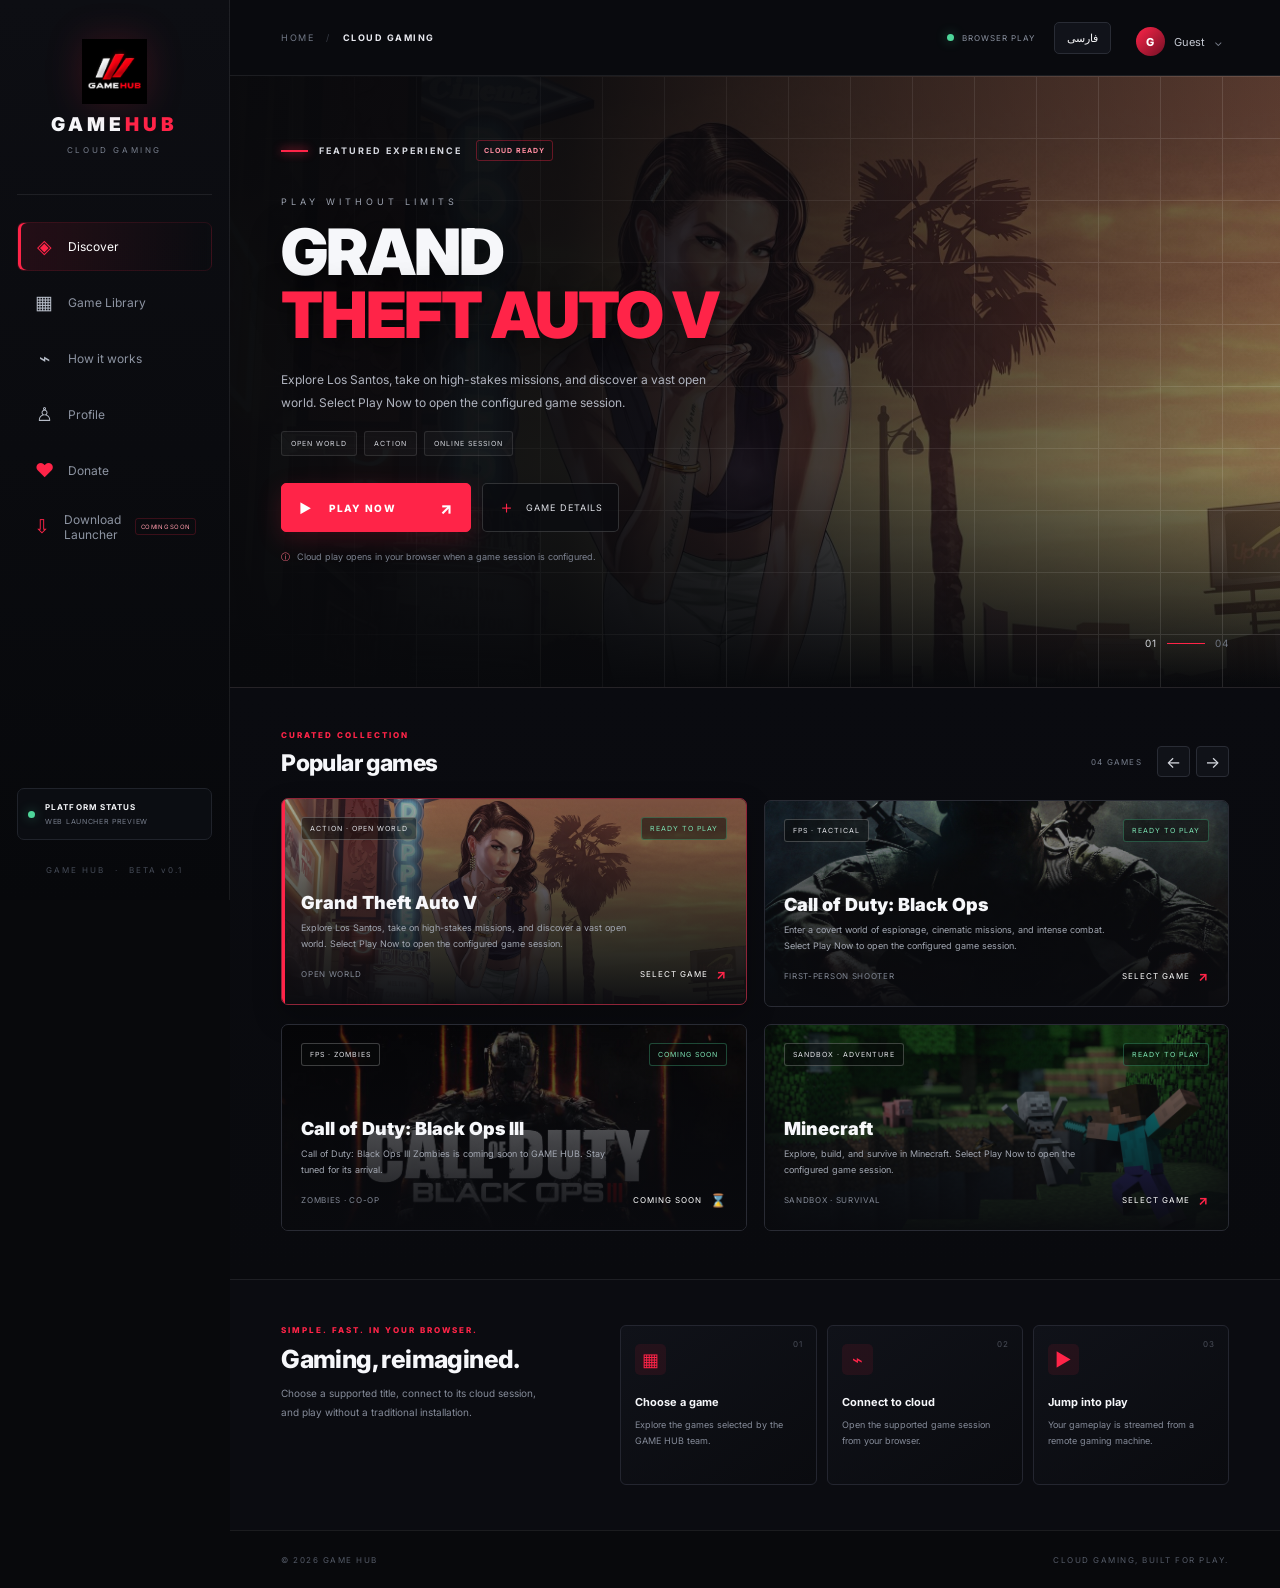
==== index.html @ 6936a891 "Add files via upload" ====
<!doctype html>
<html lang="en" dir="ltr">
<head>
  <meta charset="utf-8">
  <meta name="viewport" content="width=device-width, initial-scale=1">
  <title>GAME HUB — Cloud Gaming</title>
  <meta name="description" content="GAME HUB is your cloud gaming platform. Discover featured games and launch supported titles from your browser.">
  <meta name="theme-color" content="#08090c">
  <link rel="icon" type="image/png" href="assets/gamehub-logo.png">
  <link rel="preconnect" href="https://fonts.googleapis.com">
  <link rel="preconnect" href="https://fonts.gstatic.com" crossorigin>
  <link href="https://fonts.googleapis.com/css2?family=Inter:wght@400;500;600;700;800;900&family=Vazirmatn:wght@400;500;600;700;800;900&display=swap" rel="stylesheet">
  <link rel="stylesheet" href="style.css">
  <script src="app.js" defer></script>
</head>
<body>
  <div class="mobile-notice">
    <img src="assets/gamehub-logo.png" alt="GAME HUB logo">
    <h2>GAME HUB</h2>
    <p data-i18n="mobileNotice">For the best cloud gaming experience, open GAME HUB on a desktop device.</p>
  </div>

  <div class="app-shell" id="home">
    <aside class="sidebar">
      <a class="brand" href="#home" aria-label="GAME HUB home">
        <img src="assets/gamehub-logo.png" alt="" class="brand-logo">
        <span class="brand-word">GAME<span>HUB</span></span>
        <small data-i18n="brandTag">CLOUD GAMING</small>
      </a>
      <nav class="side-nav" aria-label="Main navigation">
        <a class="nav-item active" href="#discover"><span class="nav-glyph">◈</span><span data-i18n="discover">Discover</span></a>
        <a class="nav-item" href="#library"><span class="nav-glyph">▦</span><span data-i18n="library">Game Library</span></a>
        <a class="nav-item" href="#how-it-works"><span class="nav-glyph">⌁</span><span data-i18n="howItWorks">How it works</span></a>
        <a class="nav-item" href="#" id="profileLink"><span class="nav-glyph">♙</span><span data-i18n="profile">Profile</span></a>
        <a class="nav-item donate-nav" id="donateLink" href="https://example.com/donate" target="_blank" rel="noopener noreferrer"><span class="nav-glyph">♥</span><span data-i18n="donate">Donate</span></a>
        <a class="nav-item launcher-nav" id="launcherLink" href="#" aria-label="Download Launcher — Coming Soon"><span class="nav-glyph">⇩</span><span data-i18n="downloadLauncher">Download Launcher</span><span class="nav-coming-soon" data-i18n="comingSoon">COMING SOON</span></a>
      </nav>
      <div class="sidebar-status">
        <span class="status-pulse"></span>
        <div><strong data-i18n="platformStatus">PLATFORM STATUS</strong><small data-i18n="demoStatus">WEB LAUNCHER PREVIEW</small></div>
      </div>
      <div class="sidebar-footer"><span>GAME HUB</span><span>·</span><span data-i18n="betaVersion">BETA v0.1</span></div>
    </aside>

    <main class="main-content">
      <header class="topbar">
        <div class="breadcrumb"><span data-i18n="homeLabel">HOME</span><span class="crumb-slash">/</span><strong data-i18n="cloudGaming">CLOUD GAMING</strong></div>
        <div class="top-actions">
          <span class="cloud-status"><i></i><span data-i18n="browserReady">BROWSER PLAY</span></span>
          <button class="language-button" id="languageToggle" type="button">فارسی</button>
          <button class="profile-button" type="button" id="accountButton"><span class="avatar">G</span><span data-i18n="guest">Guest</span><span class="chevron">⌄</span></button>
        </div>
      </header>

      <section class="hero" id="discover" aria-labelledby="heroTitle">
        <div class="hero-image" id="heroImage"></div>
        <div class="hero-overlay"></div>
        <div class="hero-grid"></div>
        <div class="hero-content">
          <div class="eyebrow"><span class="eyebrow-line"></span><span data-i18n="featuredExperience">FEATURED EXPERIENCE</span><span class="eyebrow-badge" data-i18n="cloudReady">CLOUD READY</span></div>
          <p class="hero-overline" data-i18n="playWithoutLimits">PLAY WITHOUT LIMITS</p>
          <h1 id="heroTitle">GRAND<br><span>THEFT AUTO V</span></h1>
          <p class="hero-description" id="heroDescription">Explore a living open world from your browser. Pick a game and start your next session.</p>
          <div class="hero-tags" id="heroTags"><span>OPEN WORLD</span><span>ACTION</span><span>ONLINE SESSION</span></div>
          <div class="hero-actions">
            <a href="#" class="primary-play" id="launchButton" target="_blank" rel="noopener noreferrer"><span class="play-icon">▶</span><span data-i18n="playNow">PLAY NOW</span><span class="play-arrow">↗</span></a>
            <button class="secondary-button" id="detailsButton" type="button"><span>＋</span><span data-i18n="gameDetails">GAME DETAILS</span></button>
          </div>
          <p class="launch-note"><span class="note-icon">ⓘ</span><span data-i18n="launchNote">Cloud play opens in your browser when a game session is configured.</span></p>
        </div>
        <div class="hero-index"><span id="heroIndex">01</span><i></i><span id="heroTotal">02</span></div>
      </section>

      <section class="library-section" id="library">
        <div class="section-heading">
          <div><p class="section-kicker" data-i18n="curatedCollection">CURATED COLLECTION</p><h2 data-i18n="popularGames">Popular games</h2></div>
          <div class="section-controls"><span id="gameCount">02 GAMES</span><div class="carousel-controls"><button id="prevGame" type="button" aria-label="Previous game">←</button><button id="nextGame" type="button" aria-label="Next game">→</button></div></div>
        </div>
        <div class="game-grid" id="gameGrid"></div>
      </section>

      <section class="how-section" id="how-it-works">
        <div class="how-intro"><p class="section-kicker" data-i18n="simpleFast">SIMPLE. FAST. IN YOUR BROWSER.</p><h2 data-i18n="gamingReimagined">Gaming, reimagined.</h2><p data-i18n="howDescription">Choose a supported title, connect to its cloud session, and play without a traditional installation.</p></div>
        <div class="steps">
          <article class="step"><span class="step-number">01</span><span class="step-icon">▦</span><h3 data-i18n="stepOneTitle">Choose a game</h3><p data-i18n="stepOneText">Explore the games selected by the GAME HUB team.</p></article>
          <article class="step"><span class="step-number">02</span><span class="step-icon">⌁</span><h3 data-i18n="stepTwoTitle">Connect to cloud</h3><p data-i18n="stepTwoText">Open the supported game session from your browser.</p></article>
          <article class="step"><span class="step-number">03</span><span class="step-icon">▶</span><h3 data-i18n="stepThreeTitle">Jump into play</h3><p data-i18n="stepThreeText">Your gameplay is streamed from a remote gaming machine.</p></article>
        </div>
      </section>

      <footer class="footer"><span>© <span id="year"></span> GAME HUB</span><span data-i18n="footerLine">CLOUD GAMING, BUILT FOR PLAY.</span></footer>
    </main>
  </div>

  <dialog class="details-dialog" id="detailsDialog">
    <button class="dialog-close" id="closeDetails" type="button" aria-label="Close">×</button>
    <p class="section-kicker" data-i18n="gameDetails">GAME DETAILS</p>
    <h2 id="dialogTitle">Game title</h2>
    <p id="dialogDescription"></p>
    <div class="dialog-meta" id="dialogMeta"></div>
    <a class="primary-play dialog-play" id="dialogLaunch" href="#" target="_blank" rel="noopener noreferrer"><span class="play-icon">▶</span><span data-i18n="playNow">PLAY NOW</span><span class="play-arrow">↗</span></a>
  </dialog>
</body>
</html>
---- style.css ----
*{box-sizing:border-box} :root{--red:#ff2448;--red2:#b90d2d;--bg:#08090c;--panel:#0d0f14;--muted:#858b99;--line:rgba(255,255,255,.08)}
html{scroll-behavior:smooth;scroll-padding-top:24px;background:#06070a}body{margin:0;background:#06070a;color:#f6f7fa;font-family:Inter,Arial,sans-serif}button,a{font:inherit;-webkit-tap-highlight-color:transparent}button{color:inherit;cursor:pointer}a{color:inherit;text-decoration:none}.mobile-notice{display:none}
.app-shell{display:grid;grid-template-columns:230px minmax(0,1fr);min-height:100vh;background:var(--bg)}
.sidebar{position:sticky;top:0;height:100vh;background:linear-gradient(180deg,#0d0e13,#07080b);border-right:1px solid var(--line);display:flex;flex-direction:column;padding:0 17px;z-index:5}
.brand{height:195px;display:flex;align-items:center;justify-content:center;flex-direction:column;gap:9px;border-bottom:1px solid var(--line)}.brand-logo{width:65px;height:65px;object-fit:contain;filter:drop-shadow(0 0 18px #ff24482a)}.brand-word{font-size:19px;font-weight:900;letter-spacing:4px}.brand-word span{color:var(--red)}.brand small{font-size:8px;letter-spacing:2.6px;color:#777e8c}
.side-nav{padding-top:27px;display:flex;flex-direction:column;gap:7px}.nav-item{height:49px;display:flex;align-items:center;gap:14px;padding:0 16px;border:1px solid transparent;border-radius:7px;color:#8d94a2;font-size:12px;transition:.2s}.nav-item:hover,.nav-item.active{color:white;background:linear-gradient(90deg,#ff24481b,transparent);border-color:#ff24481c}.nav-item.active{box-shadow:inset 3px 0 var(--red)}.nav-glyph{width:20px;text-align:center;color:#b7bdc8;font-size:19px}.nav-item.active .nav-glyph{color:var(--red)}
.sidebar-status{margin-top:auto;border:1px solid #20232b;background:#0b0d12;border-radius:7px;padding:13px 10px;display:flex;align-items:center;gap:10px}.status-pulse,.cloud-status i{width:7px;height:7px;border-radius:50%;background:#4ed69a;box-shadow:0 0 12px #4ed69a70;flex:0 0 7px}.sidebar-status div{display:flex;flex-direction:column;gap:5px}.sidebar-status strong{font-size:8px;letter-spacing:1.1px}.sidebar-status small{font-size:7px;letter-spacing:.7px;color:#777e8c}.sidebar-footer{height:60px;display:flex;align-items:center;justify-content:center;gap:10px;color:#454b57;font-size:8px;letter-spacing:2px}
.main-content{min-width:0;overflow:hidden}.topbar{height:76px;display:flex;align-items:center;justify-content:space-between;padding:0 clamp(22px,4vw,58px);border-bottom:1px solid var(--line);background:#090a0e}.breadcrumb{display:flex;align-items:center;gap:12px;color:#727987;font-size:9px;letter-spacing:1.5px}.breadcrumb strong{color:#e9eaf0;font-weight:700}.crumb-slash{color:#373b45}.top-actions{display:flex;align-items:center;gap:19px}.cloud-status{display:flex;align-items:center;gap:8px;color:#8b92a0;font-size:8px;letter-spacing:1px}.language-button{border:1px solid #292c35;background:#11131a;padding:8px 12px;border-radius:5px;font-size:11px;color:#f4f4f6}.language-button:hover{border-color:var(--red)}.profile-button{display:flex;align-items:center;gap:9px;border:0;background:transparent;font-size:11px;color:#c4c8d1}.avatar{width:29px;height:29px;border-radius:50%;display:grid;place-items:center;background:linear-gradient(135deg,#ff2448,#711025);font-weight:800;color:white}.chevron{color:#7d8390}
.hero{position:relative;isolation:isolate;min-height:510px;height:min(68vh,650px);max-height:650px;overflow:hidden;background:#141015;border-bottom:1px solid var(--line)}.hero-image,.hero-overlay,.hero-grid{position:absolute;inset:0;pointer-events:none}.hero-image{background-position:center 35%;background-size:cover;opacity:.64;transform:scale(1.02);transition:background-image .2s}.hero-overlay{background:linear-gradient(90deg,#08090cf7 0%,#08090ce8 32%,#08090c80 66%,#08090c22 100%),linear-gradient(0deg,#08090c 0%,transparent 36%,#08090c38 100%)}.hero-grid{opacity:.12;background-image:linear-gradient(#fff 1px,transparent 1px),linear-gradient(90deg,#fff 1px,transparent 1px);background-size:62px 62px;mask-image:linear-gradient(90deg,transparent,#000)}.hero-content{position:relative;z-index:2;max-width:760px;padding:clamp(36px,5vw,70px) clamp(22px,4vw,58px) 35px}.eyebrow{display:flex;align-items:center;gap:11px;color:#d6d8df;font-size:9px;letter-spacing:2px;font-weight:700}.eyebrow-line{width:27px;height:2px;background:var(--red);box-shadow:0 0 10px var(--red)}.eyebrow-badge{font-size:7px;letter-spacing:1px;color:#ff8da0;border:1px solid #ff24485c;border-radius:3px;padding:5px 7px;margin-left:3px}.hero-overline{font-size:9px;letter-spacing:4px;color:#9da3b0;margin:35px 0 13px}.hero h1{font-size:clamp(38px,5vw,67px);line-height:.99;letter-spacing:-2px;margin:0;font-weight:900;max-width:650px;text-shadow:0 5px 30px #0008}.hero h1 span{color:var(--red)}.hero-description{font-size:12px;line-height:1.9;color:#b0b4bf;max-width:440px;margin:22px 0 17px}.hero-tags{display:flex;flex-wrap:wrap;gap:7px}.hero-tags span{border:1px solid #ffffff1b;background:#ffffff08;border-radius:3px;padding:7px 9px;font-size:7px;letter-spacing:1px;color:#d3d5dc}.hero-actions{display:flex;align-items:center;gap:11px;margin-top:27px}.primary-play{height:49px;min-width:190px;padding:0 17px;display:inline-flex;align-items:center;justify-content:space-between;gap:15px;background:var(--red);border:1px solid var(--red);border-radius:5px;color:#fff;font-size:10px;font-weight:800;letter-spacing:1.3px;box-shadow:0 7px 25px #ff24482c;transition:.2s}.primary-play:hover{background:#ff4260;transform:translateY(-2px);box-shadow:0 10px 30px #ff24484c}.play-icon{font-size:13px}.play-arrow{font-size:16px;margin-left:auto}.secondary-button{height:49px;padding:0 15px;display:flex;align-items:center;gap:10px;border:1px solid #ffffff27;background:#0b0c10b8;border-radius:5px;color:#e1e3e9;font-size:9px;letter-spacing:1px}.secondary-button:hover{border-color:#ff2448}.secondary-button span:first-child{font-size:17px;color:var(--red)}.launch-note{display:flex;gap:7px;align-items:flex-start;max-width:420px;color:#7c8290;font-size:9px;line-height:1.7;margin-top:17px}.note-icon{color:#ff6c84}.hero-index{position:absolute;right:clamp(22px,4vw,58px);bottom:38px;display:flex;align-items:center;gap:10px;color:#d1d3da;font-size:10px;letter-spacing:1px}.hero-index i{width:38px;height:1px;background:var(--red)}.hero-index span:last-child{color:#6e7480}
.library-section{padding:42px clamp(22px,4vw,58px) 48px;background:linear-gradient(180deg,#0a0b10,#090a0e)}.section-heading{display:flex;justify-content:space-between;align-items:flex-end;margin-bottom:23px}.section-kicker{font-size:8px;letter-spacing:2px;color:var(--red);font-weight:800;margin:0 0 9px}.section-heading h2,.how-intro h2,.profile-copy h2{font-size:23px;letter-spacing:-.6px;margin:0;font-weight:800}.section-controls{display:flex;align-items:center;gap:15px}.section-controls>span{font-size:8px;letter-spacing:1.2px;color:#777e8c}.carousel-controls{display:flex;gap:6px}.carousel-controls button{height:31px;width:33px;border:1px solid #292c35;border-radius:4px;background:#101218;color:#d8dbe2}.carousel-controls button:hover{background:var(--red);border-color:var(--red)}.game-grid{display:grid;grid-template-columns:repeat(2,minmax(0,1fr));gap:17px}.game-card{min-width:0;position:relative;overflow:hidden;min-height:205px;border:1px solid #292b34;border-radius:7px;background:#101116;cursor:pointer;transition:.22s}.game-card:hover,.game-card.selected{border-color:#8f2438;transform:translateY(-2px);box-shadow:0 12px 28px #0004}.game-card.selected:after{content:"";position:absolute;top:0;left:0;width:3px;height:100%;background:var(--red)}.game-card-art{position:absolute;inset:0;background-size:cover;background-position:center;opacity:.65;transition:.3s}.game-card:hover .game-card-art{transform:scale(1.04);opacity:.8}.game-card-shade{position:absolute;inset:0;background:linear-gradient(0deg,#090a0ef5 0%,#090a0e9c 46%,#090a0e05 100%)}.game-card-content{position:relative;z-index:1;padding:22px 19px;min-height:205px;display:flex;flex-direction:column;align-items:flex-start;justify-content:flex-end}.game-card-top{position:absolute;top:18px;left:19px;right:19px;display:flex;justify-content:space-between;align-items:center}.game-card-top span{font-size:7px;letter-spacing:1px;border:1px solid #ffffff38;background:#090a0b80;border-radius:3px;padding:6px 8px;color:#e0e1e6}.game-card-top .available{color:#7be0b1;border-color:#4ed69a50}.game-card h3{font-size:18px;line-height:1.1;margin:0 0 8px;font-weight:900}.game-card p{font-size:9px;line-height:1.7;color:#a2a7b2;margin:0;max-width:330px}.game-card-bottom{display:flex;justify-content:space-between;align-items:center;gap:10px;width:100%;margin-top:15px}.game-card-bottom small{color:#828895;font-size:8px;letter-spacing:.7px}.card-play{font-size:8px;letter-spacing:1px;color:#fff;display:flex;align-items:center;gap:8px}.card-play b{color:var(--red);font-size:13px}
.how-section{padding:45px clamp(22px,4vw,58px);display:grid;grid-template-columns:minmax(190px,.75fr) minmax(0,1.5fr);gap:35px;border-top:1px solid var(--line);background:#0b0c11}.how-intro h2{font-size:25px;line-height:1.2}.how-intro>p:last-child{color:#858b99;font-size:10px;line-height:1.9;max-width:270px}.steps{display:grid;grid-template-columns:repeat(3,minmax(0,1fr));gap:10px}.step{position:relative;border:1px solid #242630;border-radius:6px;padding:18px 14px;background:linear-gradient(145deg,#101219,#0a0b0f);min-height:160px}.step-number{position:absolute;right:13px;top:13px;color:#4a4e59;font-size:8px;letter-spacing:1px}.step-icon{width:31px;height:31px;display:grid;place-items:center;border-radius:5px;background:#ff244817;color:var(--red);font-size:18px;margin-bottom:20px}.step h3{font-size:11px;margin:0 0 8px}.step p{font-size:9px;line-height:1.8;color:#858b99;margin:0}
.profile-section{margin:0 clamp(22px,4vw,58px) 25px;border:1px solid #242630;border-radius:7px;padding:20px;display:flex;align-items:center;gap:15px;background:linear-gradient(100deg,#111219,#0b0c10)}.profile-mark{width:43px;height:43px;flex:0 0 43px;border-radius:50%;display:grid;place-items:center;background:#1c1017;border:1px solid #54202d;color:var(--red);font-size:19px;font-weight:900}.profile-copy{flex:1;min-width:0}.profile-copy .section-kicker{margin-bottom:5px}.profile-copy h2{font-size:16px}.profile-copy>p:last-child{font-size:9px;line-height:1.7;color:#858b99;margin:7px 0 0}.profile-badge{font-size:7px;letter-spacing:1px;color:#ff8da0;border:1px solid #ff24484a;border-radius:3px;padding:7px 9px;white-space:nowrap}.footer{height:58px;border-top:1px solid var(--line);padding:0 clamp(22px,4vw,58px);display:flex;align-items:center;justify-content:space-between;color:#545a67;font-size:8px;letter-spacing:1.5px}
.details-dialog{width:min(480px,calc(100% - 30px));border:1px solid #34313b;border-radius:10px;background:#101116;color:#f6f7fa;padding:32px;box-shadow:0 25px 100px #000b}.details-dialog::backdrop{background:#000b;backdrop-filter:blur(5px)}.dialog-close{position:absolute;right:15px;top:12px;border:0;background:transparent;color:#b7bbc5;font-size:25px}.details-dialog h2{font-size:25px;margin:0 0 12px}.details-dialog>p:not(.section-kicker){font-size:11px;line-height:1.9;color:#a0a5b1}.dialog-meta{display:flex;flex-wrap:wrap;gap:8px;margin:20px 0}.dialog-meta span{font-size:8px;color:#d5d7de;border:1px solid #2b2d37;padding:7px 9px;border-radius:3px}.dialog-play{width:100%}
.persian{font-family:Vazirmatn,Arial,sans-serif}.persian .brand-word{letter-spacing:2px}.persian .hero h1{letter-spacing:0;line-height:1.2}.persian .hero-description,.persian .how-intro>p:last-child,.persian .profile-copy>p:last-child{line-height:2}.persian .nav-item.active{box-shadow:inset -3px 0 var(--red)}.persian .game-card.selected:after{left:auto;right:0}.persian .hero-index{right:auto;left:clamp(22px,4vw,58px)}.persian .hero-overline{letter-spacing:0}.persian .section-kicker,.persian .breadcrumb,.persian .eyebrow,.persian .footer,.persian .hero-tags span{letter-spacing:0}.persian .game-card-top{left:19px;right:19px}.persian .hero-overlay{background:linear-gradient(270deg,#08090cf7 0%,#08090ce8 32%,#08090c80 66%,#08090c22 100%),linear-gradient(0deg,#08090c 0%,transparent 36%,#08090c38 100%)}.persian .game-card-content{text-align:right;align-items:flex-start}.persian .game-card-bottom{flex-direction:row-reverse}.persian .hero-actions{flex-wrap:wrap}
@media(max-width:1000px){.app-shell{grid-template-columns:190px minmax(0,1fr)}.sidebar{padding:0 12px}.hero{min-height:480px}.hero-content{max-width:650px}.how-section{grid-template-columns:1fr;gap:22px}.how-intro>p:last-child{max-width:600px}}
@media(max-width:760px){.app-shell{display:none}.mobile-notice{min-height:100vh;display:flex;align-items:center;justify-content:center;flex-direction:column;text-align:center;padding:35px;background:radial-gradient(ellipse at 50% 35%,#251018,#07080b 65%)}.mobile-notice img{width:90px;height:90px;object-fit:contain}.mobile-notice h2{letter-spacing:4px;font-size:19px}.mobile-notice p{max-width:300px;color:#9da3af;font-size:12px;line-height:1.9}.mobile-notice:after{content:"DESKTOP EXPERIENCE";font-size:8px;letter-spacing:3px;color:var(--red);margin-top:22px}}
@media(min-width:761px) and (max-width:900px){.sidebar{padding:0 8px}.brand-word{font-size:16px}.topbar{padding:0 22px}.cloud-status{display:none}.hero-content{padding-left:28px}.library-section,.how-section{padding-left:28px;padding-right:28px}.game-grid{gap:10px}.game-card h3{font-size:15px}.steps{gap:7px}.step{padding:13px 10px}}
@media(max-height:720px) and (min-width:761px){.hero{height:auto;min-height:500px}.hero-content{padding-top:40px;padding-bottom:25px}.hero-overline{margin-top:22px}.hero-description{margin-top:15px}.hero-actions{margin-top:20px}}

/* Small requested layout adjustment: keep the account/profile control clear of the top edge. */
.profile-button{transform:translateY(4px)}
.donate-nav .nav-glyph{color:var(--red)}
.donate-nav:hover{border-color:#ff244833}
.primary-play.coming-soon-play{background:#242630;border-color:#3a3d48;color:#c6c9d2;box-shadow:none;cursor:default}
.primary-play.coming-soon-play .play-icon{display:none}
.game-card .available{white-space:nowrap}
/* Sidebar utility links */
.launcher-nav{position:relative;}
.launcher-nav .nav-glyph{color:var(--red);}
.nav-coming-soon{margin-left:auto;font-size:6px;letter-spacing:.3px;color:#ff9aaa;border:1px solid #ff244833;border-radius:3px;padding:4px 5px;white-space:nowrap;}
.persian .nav-coming-soon{margin-left:0;margin-right:auto;}
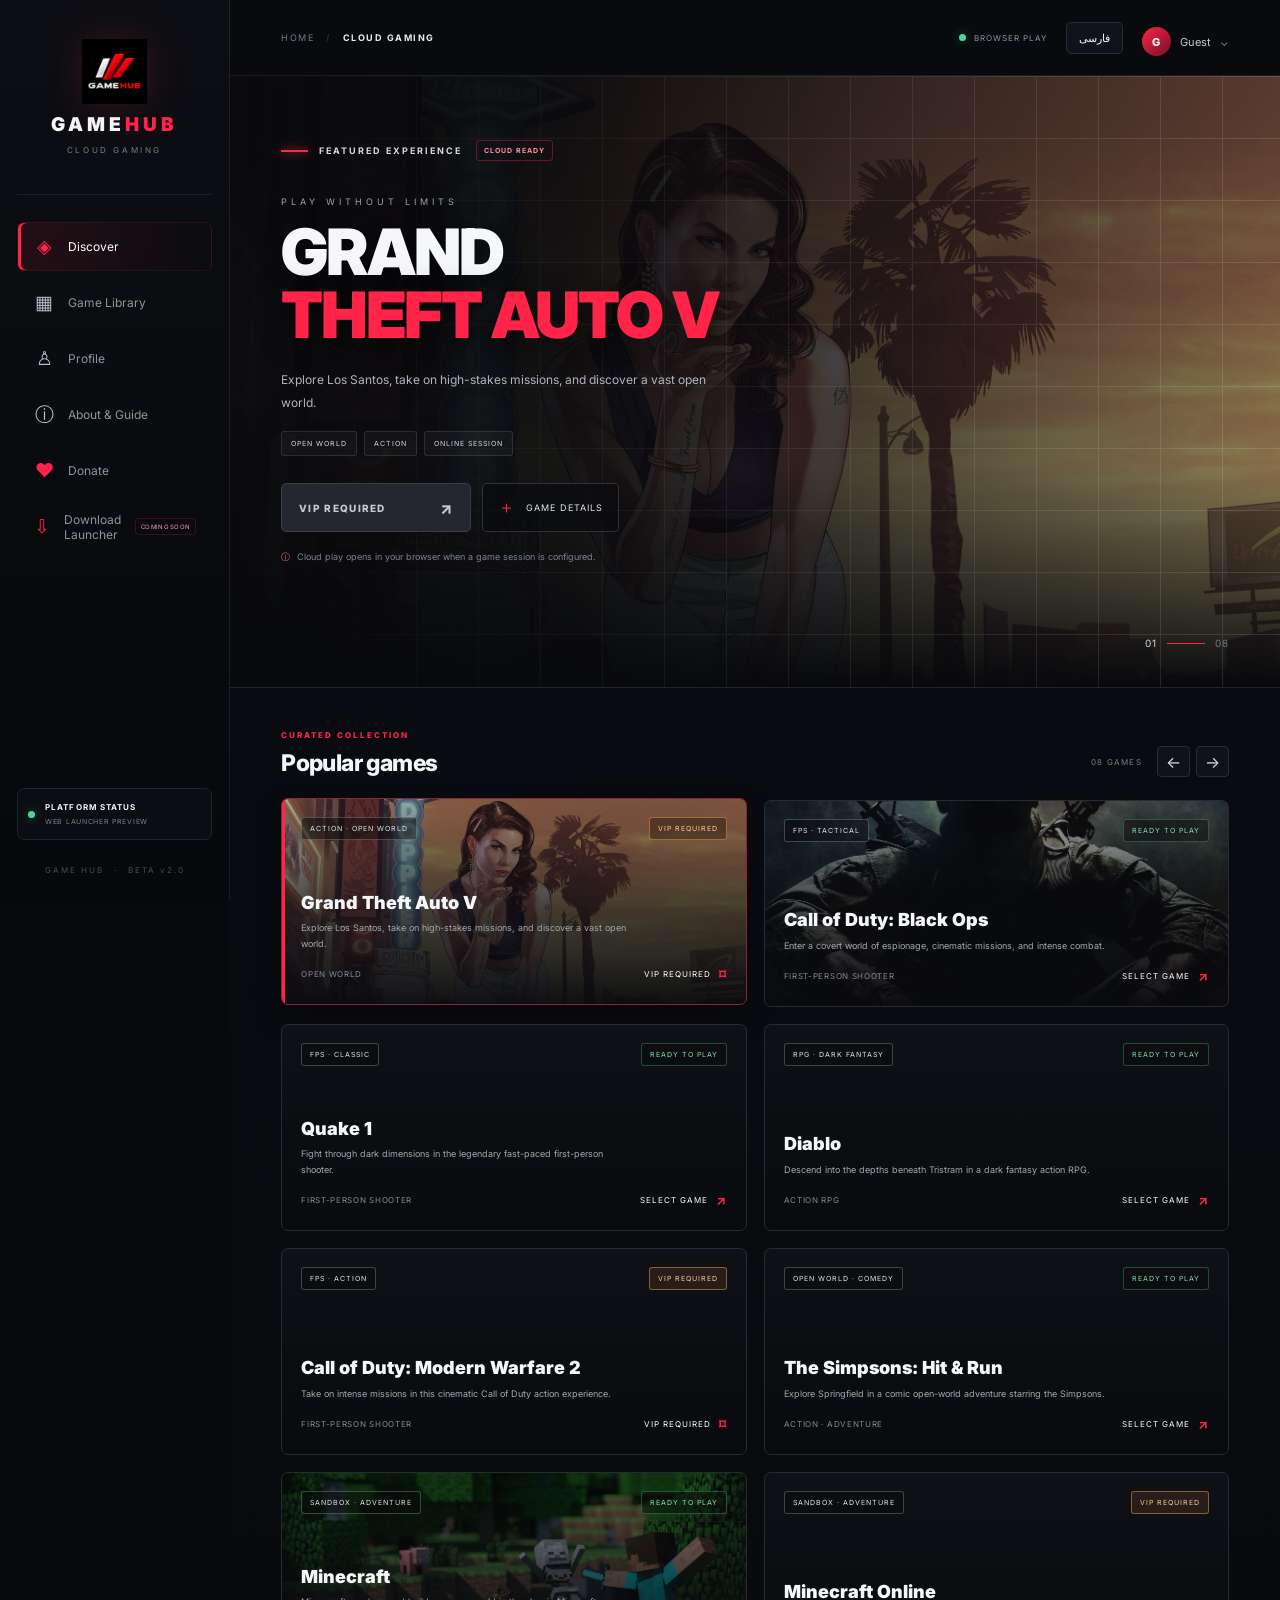
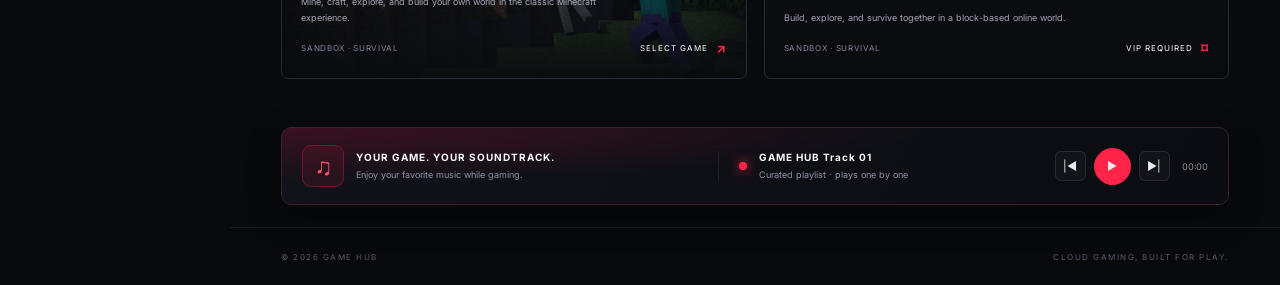
==== commit c2907191: "Add files via upload" ====
--- a/index.html
+++ b/index.html
@@ -30,8 +30,8 @@
       <nav class="side-nav" aria-label="Main navigation">
         <a class="nav-item active" href="#discover"><span class="nav-glyph">◈</span><span data-i18n="discover">Discover</span></a>
         <a class="nav-item" href="#library"><span class="nav-glyph">▦</span><span data-i18n="library">Game Library</span></a>
-        <a class="nav-item" href="#how-it-works"><span class="nav-glyph">⌁</span><span data-i18n="howItWorks">How it works</span></a>
-        <a class="nav-item" href="#" id="profileLink"><span class="nav-glyph">♙</span><span data-i18n="profile">Profile</span></a>
+        <a class="nav-item" href="profile.html" id="profileLink"><span class="nav-glyph">♙</span><span data-i18n="profile">Profile</span></a>
+        <a class="nav-item" href="about.html" id="aboutLink"><span class="nav-glyph">ⓘ</span><span data-i18n="aboutGuide">About &amp; Guide</span></a>
         <a class="nav-item donate-nav" id="donateLink" href="https://example.com/donate" target="_blank" rel="noopener noreferrer"><span class="nav-glyph">♥</span><span data-i18n="donate">Donate</span></a>
         <a class="nav-item launcher-nav" id="launcherLink" href="#" aria-label="Download Launcher — Coming Soon"><span class="nav-glyph">⇩</span><span data-i18n="downloadLauncher">Download Launcher</span><span class="nav-coming-soon" data-i18n="comingSoon">COMING SOON</span></a>
       </nav>
@@ -39,7 +39,7 @@
         <span class="status-pulse"></span>
         <div><strong data-i18n="platformStatus">PLATFORM STATUS</strong><small data-i18n="demoStatus">WEB LAUNCHER PREVIEW</small></div>
       </div>
-      <div class="sidebar-footer"><span>GAME HUB</span><span>·</span><span data-i18n="betaVersion">BETA v0.1</span></div>
+      <div class="sidebar-footer"><span>GAME HUB</span><span>·</span><span data-i18n="betaVersion">BETA v2.0</span></div>
     </aside>
 
     <main class="main-content">
@@ -48,7 +48,7 @@
         <div class="top-actions">
           <span class="cloud-status"><i></i><span data-i18n="browserReady">BROWSER PLAY</span></span>
           <button class="language-button" id="languageToggle" type="button">فارسی</button>
-          <button class="profile-button" type="button" id="accountButton"><span class="avatar">G</span><span data-i18n="guest">Guest</span><span class="chevron">⌄</span></button>
+          <a class="profile-button" href="profile.html" id="accountButton"><span class="avatar">G</span><span data-i18n="guest">Guest</span><span class="chevron">⌄</span></a>
         </div>
       </header>
 
@@ -79,15 +79,12 @@
         <div class="game-grid" id="gameGrid"></div>
       </section>
 
-      <section class="how-section" id="how-it-works">
-        <div class="how-intro"><p class="section-kicker" data-i18n="simpleFast">SIMPLE. FAST. IN YOUR BROWSER.</p><h2 data-i18n="gamingReimagined">Gaming, reimagined.</h2><p data-i18n="howDescription">Choose a supported title, connect to its cloud session, and play without a traditional installation.</p></div>
-        <div class="steps">
-          <article class="step"><span class="step-number">01</span><span class="step-icon">▦</span><h3 data-i18n="stepOneTitle">Choose a game</h3><p data-i18n="stepOneText">Explore the games selected by the GAME HUB team.</p></article>
-          <article class="step"><span class="step-number">02</span><span class="step-icon">⌁</span><h3 data-i18n="stepTwoTitle">Connect to cloud</h3><p data-i18n="stepTwoText">Open the supported game session from your browser.</p></article>
-          <article class="step"><span class="step-number">03</span><span class="step-icon">▶</span><h3 data-i18n="stepThreeTitle">Jump into play</h3><p data-i18n="stepThreeText">Your gameplay is streamed from a remote gaming machine.</p></article>
-        </div>
+      <section class="music-player" aria-label="GAME HUB music player">
+        <div class="music-brand"><span class="music-equalizer">♫</span><div><strong data-i18n="musicTitle">YOUR GAME. YOUR SOUNDTRACK.</strong><small data-i18n="musicSubtitle">Enjoy your favorite music while gaming.</small></div></div>
+        <div class="music-track"><span class="track-dot"></span><div><strong id="trackName">GAME HUB Radio</strong><small data-i18n="musicQueue">Curated playlist · plays one by one</small></div></div>
+        <audio id="siteAudio" preload="none"></audio>
+        <div class="music-controls"><button id="musicPrev" type="button" aria-label="Previous track">|◀</button><button id="musicToggle" class="music-play" type="button" aria-label="Play music">▶</button><button id="musicNext" type="button" aria-label="Next track">▶|</button><span id="musicTime">00:00</span></div>
       </section>
-
       <footer class="footer"><span>© <span id="year"></span> GAME HUB</span><span data-i18n="footerLine">CLOUD GAMING, BUILT FOR PLAY.</span></footer>
     </main>
   </div>
--- a/style.css
+++ b/style.css
@@ -29,3 +29,8 @@
 .launcher-nav .nav-glyph{color:var(--red);}
 .nav-coming-soon{margin-left:auto;font-size:6px;letter-spacing:.3px;color:#ff9aaa;border:1px solid #ff244833;border-radius:3px;padding:4px 5px;white-space:nowrap;}
 .persian .nav-coming-soon{margin-left:0;margin-right:auto;}
+
+/* BETA 2.0: in-page soundtrack player and VIP badges */
+.music-player{margin:0 clamp(22px,4vw,58px) 22px;padding:17px 20px;border:1px solid #3a2029;border-radius:10px;display:grid;grid-template-columns:1.25fr 1fr auto;align-items:center;gap:22px;background:radial-gradient(ellipse at 0% 0%,#3a1020 0%,transparent 48%),linear-gradient(115deg,#12131a,#0b0c11);box-shadow:0 12px 34px #0004;}
+.music-brand,.music-track{display:flex;align-items:center;gap:12px;min-width:0}.music-equalizer{width:42px;height:42px;display:grid;place-items:center;border:1px solid #ff24484d;border-radius:9px;background:#ff244817;color:#ff526d;font-size:24px}.music-brand strong,.music-track strong{display:block;font-size:10px;letter-spacing:1px}.music-brand small,.music-track small{display:block;margin-top:5px;color:#8d93a1;font-size:9px;line-height:1.5}.music-track{border-left:1px solid #ffffff12;padding-left:20px}.track-dot{width:8px;height:8px;flex:0 0 8px;border-radius:50%;background:#ff2448;box-shadow:0 0 12px #ff2448}.music-controls{display:flex;align-items:center;gap:8px}.music-controls button{height:30px;min-width:31px;border:1px solid #ffffff18;border-radius:6px;background:#ffffff08;color:#e9eaf0;font-size:11px}.music-controls button:hover,.music-controls .music-play{background:#ff2448;border-color:#ff2448}.music-controls .music-play{width:37px;height:37px;border-radius:50%}.music-controls #musicTime{font-size:9px;color:#8d93a1;font-variant-numeric:tabular-nums;margin-left:4px}.vip-locked{color:#ffcb83!important;border-color:#ffb64d70!important;background:#3a271b99!important}
+@media(max-width:760px){.music-player{grid-template-columns:1fr;gap:14px;margin-left:18px;margin-right:18px}.music-track{border-left:0;border-top:1px solid #ffffff12;padding:12px 0 0}.music-controls{justify-content:flex-start}}
